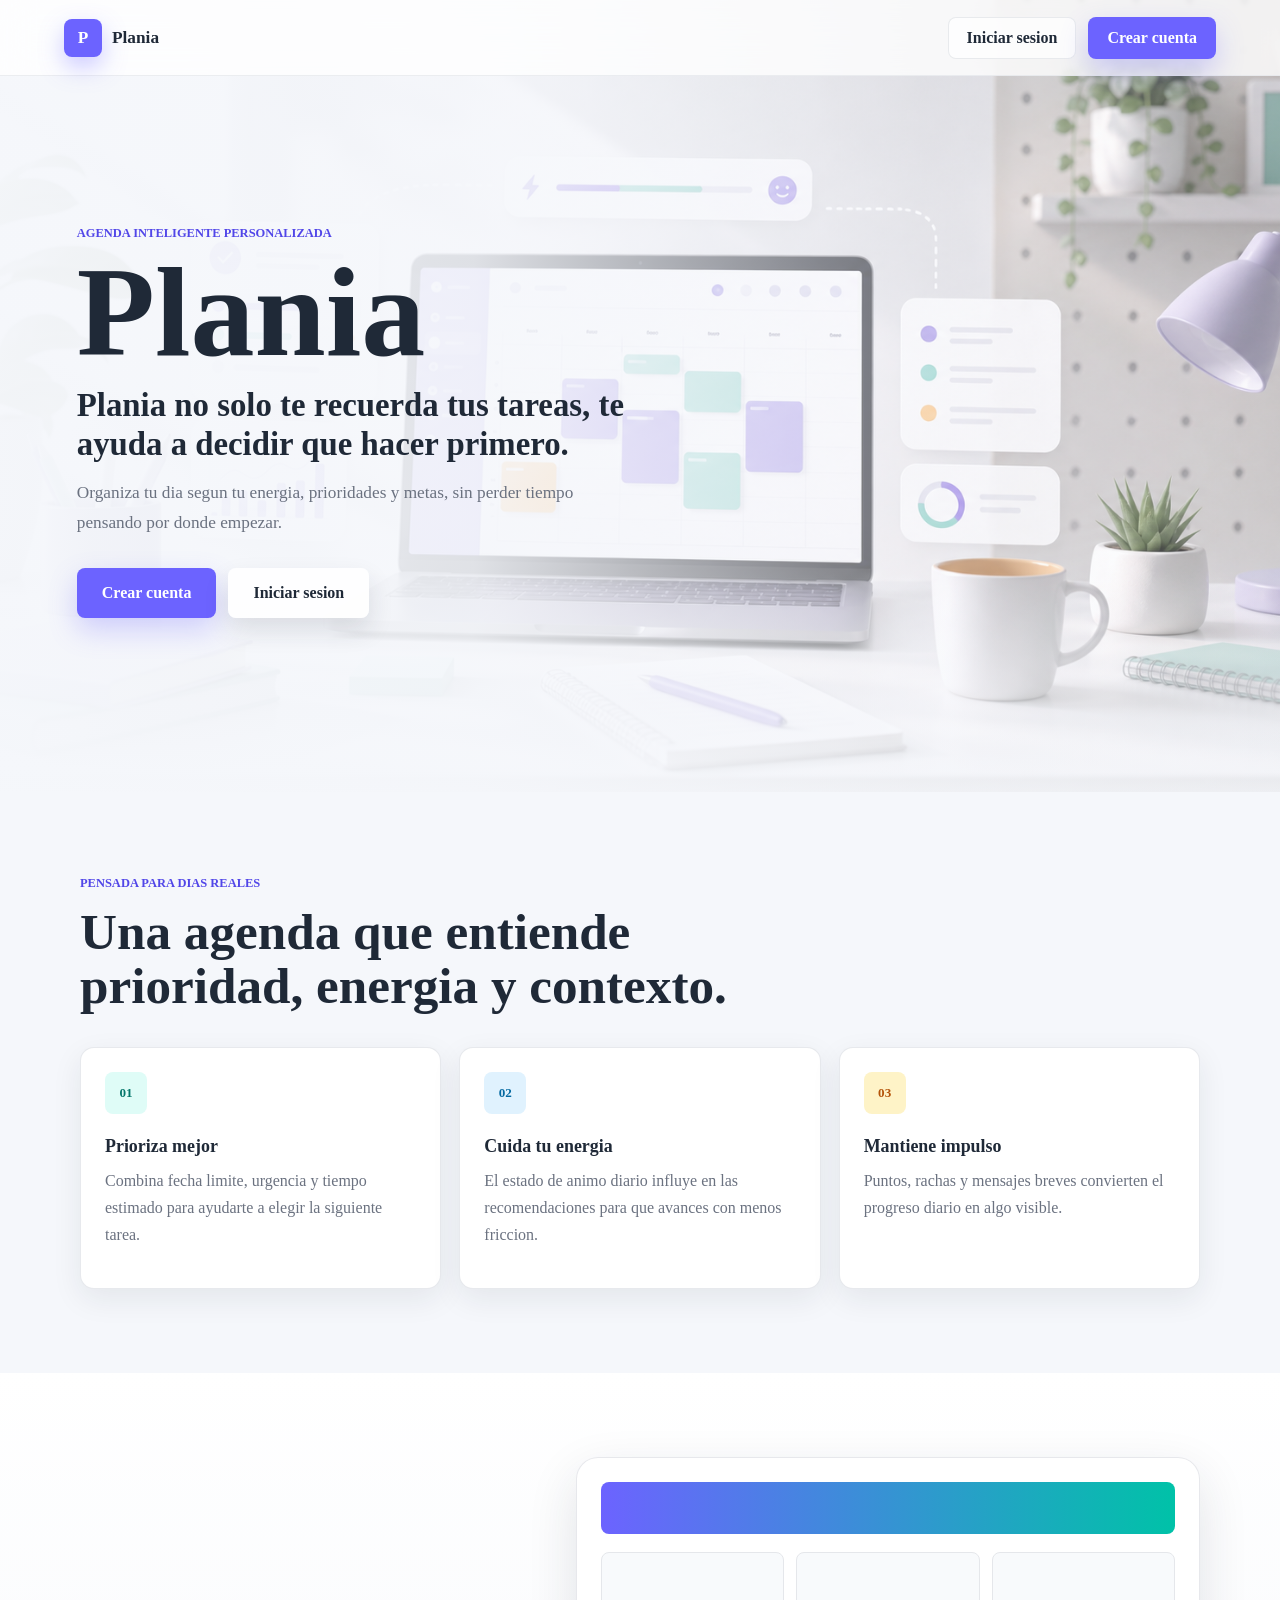
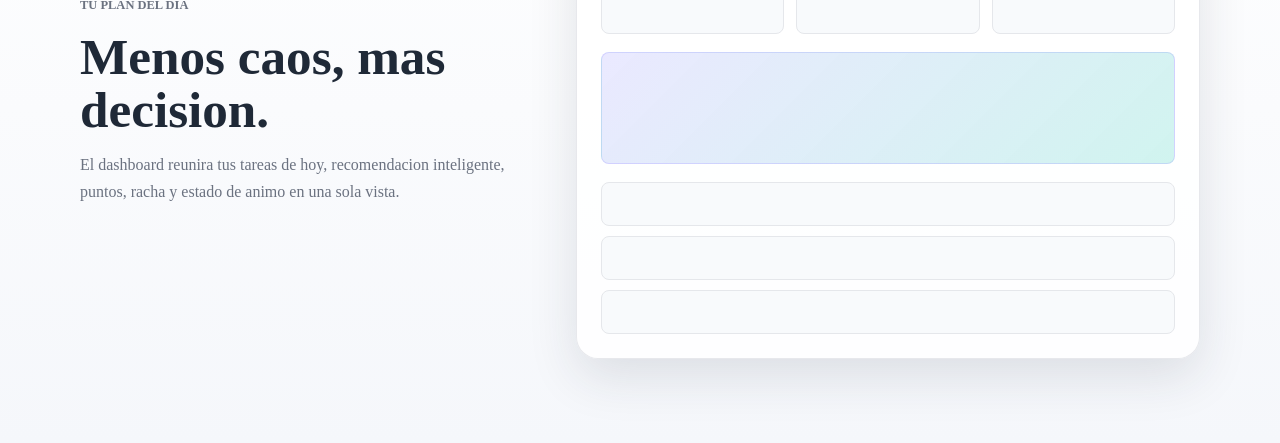
==== frontend/index.html @ 907b4d76 "Initial Plania full stack app" ====
<!DOCTYPE html>
<html lang="es">
<head>
    <meta charset="UTF-8">
    <meta name="viewport" content="width=device-width, initial-scale=1.0">
    <meta name="description" content="Plania es una agenda inteligente que te ayuda a decidir que hacer primero segun tu energia, prioridades y metas.">
    <title>Plania | Agenda inteligente</title>
    <link rel="preconnect" href="https://fonts.googleapis.com">
    <link rel="preconnect" href="https://fonts.gstatic.com" crossorigin>
    <link href="https://fonts.googleapis.com/css2?family=Inter:wght@400;500;600;700;800&display=swap" rel="stylesheet">
    <link rel="stylesheet" href="css/styles.css">
    <link rel="stylesheet" href="css/responsive.css">
</head>
<body>
    <header class="site-header">
        <a class="brand" href="index.html" aria-label="Ir al inicio de Plania">
            <span class="brand-mark">P</span>
            <span>Plania</span>
        </a>

        <nav class="header-actions" aria-label="Acciones principales">
            <a class="button button-ghost" href="login.html">Iniciar sesion</a>
            <a class="button button-primary" href="register.html">Crear cuenta</a>
        </nav>
    </header>

    <main>
        <section class="hero-section" aria-labelledby="hero-title">
            <img class="hero-image" src="assets/images/plania-hero.png" alt="Escritorio moderno con calendario inteligente, tarjetas de tareas e indicadores de energia.">
            <div class="hero-overlay"></div>

            <div class="hero-content">
                <p class="eyebrow">Agenda inteligente personalizada</p>
                <h1 id="hero-title">Plania</h1>
                <p class="hero-phrase">Plania no solo te recuerda tus tareas, te ayuda a decidir que hacer primero.</p>
                <p class="hero-copy">Organiza tu dia segun tu energia, prioridades y metas, sin perder tiempo pensando por donde empezar.</p>

                <div class="hero-actions">
                    <a class="button button-primary button-large" href="register.html">Crear cuenta</a>
                    <a class="button button-light button-large" href="login.html">Iniciar sesion</a>
                </div>
            </div>
        </section>

        <section class="feature-band" aria-label="Beneficios de Plania">
            <div class="section-shell">
                <div class="section-heading">
                    <p class="eyebrow">Pensada para dias reales</p>
                    <h2>Una agenda que entiende prioridad, energia y contexto.</h2>
                </div>

                <div class="feature-grid">
                    <article class="feature-card">
                        <span class="feature-icon">01</span>
                        <h3>Prioriza mejor</h3>
                        <p>Combina fecha limite, urgencia y tiempo estimado para ayudarte a elegir la siguiente tarea.</p>
                    </article>

                    <article class="feature-card">
                        <span class="feature-icon">02</span>
                        <h3>Cuida tu energia</h3>
                        <p>El estado de animo diario influye en las recomendaciones para que avances con menos friccion.</p>
                    </article>

                    <article class="feature-card">
                        <span class="feature-icon">03</span>
                        <h3>Mantiene impulso</h3>
                        <p>Puntos, rachas y mensajes breves convierten el progreso diario en algo visible.</p>
                    </article>
                </div>
            </div>
        </section>

        <section class="preview-band" aria-label="Vista general de la aplicacion">
            <div class="section-shell preview-layout">
                <div class="preview-copy">
                    <p class="eyebrow">Tu plan del dia</p>
                    <h2>Menos caos, mas decision.</h2>
                    <p>El dashboard reunira tus tareas de hoy, recomendacion inteligente, puntos, racha y estado de animo en una sola vista.</p>
                </div>

                <div class="app-preview" aria-hidden="true">
                    <div class="preview-topbar"></div>
                    <div class="preview-summary-row">
                        <span></span>
                        <span></span>
                        <span></span>
                    </div>
                    <div class="preview-recommendation"></div>
                    <div class="preview-task-list">
                        <span></span>
                        <span></span>
                        <span></span>
                    </div>
                </div>
            </div>
        </section>
    </main>
</body>
</html>
---- frontend/css/styles.css ----
:root {
    --color-primary: #6c63ff;
    --color-primary-strong: #5146e8;
    --color-secondary: #00c2a8;
    --color-secondary-soft: #dffcf7;
    --color-background: #f5f7fb;
    --color-surface: #ffffff;
    --color-text: #1f2937;
    --color-muted: #6b7280;
    --color-border: #e5e7eb;
    --color-warning: #f59e0b;
    --color-danger: #ef4444;
    --color-success: #22c55e;
    --color-blue-soft: #e0f2fe;
    --shadow-soft: 0 18px 50px rgba(31, 41, 55, 0.12);
    --shadow-card: 0 10px 30px rgba(31, 41, 55, 0.08);
    --radius-sm: 8px;
    --radius-md: 14px;
    --radius-lg: 22px;
    --container: 1120px;
    --font-main: "Inter", system-ui, -apple-system, BlinkMacSystemFont, "Segoe UI", sans-serif;
}

* {
    box-sizing: border-box;
}

html {
    scroll-behavior: smooth;
}

body {
    min-height: 100vh;
    margin: 0;
    font-family: var(--font-main);
    background: var(--color-background);
    color: var(--color-text);
}

body,
button,
input,
select,
textarea {
    font: inherit;
}

a {
    color: inherit;
    text-decoration: none;
}

img {
    display: block;
    max-width: 100%;
}

.site-header {
    position: fixed;
    z-index: 10;
    top: 0;
    left: 0;
    right: 0;
    display: flex;
    align-items: center;
    justify-content: space-between;
    height: 76px;
    padding: 0 clamp(20px, 5vw, 64px);
    background: rgba(255, 255, 255, 0.78);
    border-bottom: 1px solid rgba(229, 231, 235, 0.74);
    backdrop-filter: blur(18px);
}

.brand {
    display: inline-flex;
    align-items: center;
    gap: 10px;
    font-size: 1.08rem;
    font-weight: 800;
}

.brand-mark {
    display: grid;
    width: 38px;
    height: 38px;
    place-items: center;
    border-radius: var(--radius-sm);
    background: var(--color-primary);
    color: white;
    box-shadow: 0 10px 24px rgba(108, 99, 255, 0.34);
}

.header-actions,
.hero-actions {
    display: flex;
    align-items: center;
    gap: 12px;
}

.button {
    display: inline-flex;
    align-items: center;
    justify-content: center;
    min-height: 42px;
    padding: 0 18px;
    border: 1px solid transparent;
    border-radius: var(--radius-sm);
    font-weight: 700;
    line-height: 1;
    cursor: pointer;
    transition: transform 180ms ease, box-shadow 180ms ease, background-color 180ms ease, border-color 180ms ease;
}

.button:hover {
    transform: translateY(-1px);
}

.button-primary {
    background: var(--color-primary);
    color: white;
    box-shadow: 0 12px 28px rgba(108, 99, 255, 0.28);
}

.button-primary:hover {
    background: var(--color-primary-strong);
}

.button-ghost {
    background: rgba(255, 255, 255, 0.72);
    border-color: rgba(229, 231, 235, 0.86);
    color: var(--color-text);
}

.button-light {
    background: rgba(255, 255, 255, 0.92);
    color: var(--color-text);
    box-shadow: 0 12px 26px rgba(31, 41, 55, 0.12);
}

.button-large {
    min-height: 50px;
    padding: 0 24px;
}

.hero-section {
    position: relative;
    display: grid;
    min-height: 88svh;
    padding: 142px clamp(20px, 6vw, 84px) 90px;
    align-items: center;
    overflow: hidden;
}

.hero-image,
.hero-overlay {
    position: absolute;
    inset: 0;
    width: 100%;
    height: 100%;
}

.hero-image {
    object-fit: cover;
    object-position: center;
}

.hero-overlay {
    background:
        linear-gradient(90deg, rgba(245, 247, 251, 0.98) 0%, rgba(245, 247, 251, 0.9) 37%, rgba(245, 247, 251, 0.42) 72%, rgba(245, 247, 251, 0.22) 100%),
        linear-gradient(0deg, rgba(245, 247, 251, 0.88) 0%, rgba(245, 247, 251, 0) 28%);
}

.hero-content {
    position: relative;
    width: min(660px, 100%);
}

.eyebrow {
    margin: 0 0 14px;
    color: var(--color-primary-strong);
    font-size: 0.78rem;
    font-weight: 800;
    text-transform: uppercase;
}

h1,
h2,
h3,
p {
    margin-top: 0;
}

h1 {
    margin-bottom: 16px;
    font-size: clamp(4rem, 10vw, 8.2rem);
    line-height: 0.9;
    letter-spacing: 0;
}

h2 {
    margin-bottom: 14px;
    font-size: clamp(2rem, 4vw, 3.4rem);
    line-height: 1.05;
    letter-spacing: 0;
}

h3 {
    margin-bottom: 10px;
    font-size: 1.12rem;
}

.hero-phrase {
    max-width: 620px;
    margin-bottom: 14px;
    font-size: clamp(1.35rem, 3vw, 2.05rem);
    font-weight: 800;
    line-height: 1.18;
}

.hero-copy {
    max-width: 560px;
    margin-bottom: 30px;
    color: var(--color-muted);
    font-size: 1.08rem;
    line-height: 1.75;
}

.feature-band,
.preview-band {
    padding: 84px clamp(20px, 5vw, 64px);
}

.feature-band {
    background: var(--color-background);
}

.preview-band {
    background: linear-gradient(180deg, #ffffff 0%, #f5f7fb 100%);
}

.section-shell {
    width: min(var(--container), 100%);
    margin: 0 auto;
}

.section-heading {
    max-width: 720px;
    margin-bottom: 34px;
}

.section-heading h2,
.preview-copy h2 {
    color: var(--color-text);
}

.feature-grid {
    display: grid;
    grid-template-columns: repeat(3, minmax(0, 1fr));
    gap: 18px;
}

.feature-card {
    min-height: 210px;
    padding: 24px;
    border: 1px solid rgba(229, 231, 235, 0.9);
    border-radius: var(--radius-md);
    background: var(--color-surface);
    box-shadow: var(--shadow-card);
}

.feature-icon {
    display: inline-grid;
    width: 42px;
    height: 42px;
    margin-bottom: 22px;
    place-items: center;
    border-radius: var(--radius-sm);
    background: var(--color-secondary-soft);
    color: #04776b;
    font-size: 0.82rem;
    font-weight: 800;
}

.feature-card:nth-child(2) .feature-icon {
    background: var(--color-blue-soft);
    color: #0369a1;
}

.feature-card:nth-child(3) .feature-icon {
    background: #fef3c7;
    color: #b45309;
}

.feature-card p,
.preview-copy p {
    color: var(--color-muted);
    line-height: 1.7;
}

.preview-layout {
    display: grid;
    grid-template-columns: 0.85fr 1.15fr;
    gap: 34px;
    align-items: center;
}

.preview-copy {
    max-width: 460px;
}

.app-preview {
    position: relative;
    display: grid;
    gap: 18px;
    min-height: 380px;
    padding: 24px;
    border: 1px solid rgba(229, 231, 235, 0.92);
    border-radius: var(--radius-lg);
    background: rgba(255, 255, 255, 0.86);
    box-shadow: var(--shadow-soft);
}

.preview-topbar,
.preview-recommendation,
.preview-task-list span,
.preview-summary-row span {
    border-radius: var(--radius-sm);
}

.preview-topbar {
    height: 52px;
    background: linear-gradient(90deg, var(--color-primary), var(--color-secondary));
}

.preview-summary-row {
    display: grid;
    grid-template-columns: repeat(3, 1fr);
    gap: 12px;
}

.preview-summary-row span {
    height: 82px;
    background: #f8fafc;
    border: 1px solid var(--color-border);
}

.preview-recommendation {
    min-height: 112px;
    background: linear-gradient(135deg, rgba(108, 99, 255, 0.14), rgba(0, 194, 168, 0.18));
    border: 1px solid rgba(108, 99, 255, 0.18);
}

.preview-task-list {
    display: grid;
    gap: 10px;
}

.preview-task-list span {
    height: 44px;
    background: #f8fafc;
    border: 1px solid var(--color-border);
}

@media (prefers-reduced-motion: reduce) {
    *,
    *::before,
    *::after {
        scroll-behavior: auto !important;
        transition: none !important;
    }
}
---- frontend/css/responsive.css ----
@media (max-width: 900px) {
    .site-header {
        height: 70px;
        padding-inline: 20px;
    }

    .hero-section {
        min-height: 86svh;
        padding-top: 122px;
        padding-bottom: 70px;
    }

    .hero-overlay {
        background:
            linear-gradient(180deg, rgba(245, 247, 251, 0.96) 0%, rgba(245, 247, 251, 0.84) 46%, rgba(245, 247, 251, 0.7) 100%),
            linear-gradient(0deg, rgba(245, 247, 251, 0.94), rgba(245, 247, 251, 0));
    }

    .feature-grid,
    .preview-layout {
        grid-template-columns: 1fr;
    }

    .preview-copy {
        max-width: 720px;
    }
}

@media (max-width: 680px) {
    .header-actions .button-ghost {
        display: none;
    }

    .brand-mark {
        width: 34px;
        height: 34px;
    }

    .hero-section {
        min-height: 84svh;
        padding-inline: 18px;
    }

    .hero-actions {
        align-items: stretch;
        flex-direction: column;
        width: 100%;
        max-width: 320px;
    }

    .button-large {
        width: 100%;
    }

    .feature-band,
    .preview-band {
        padding: 62px 18px;
    }

    .feature-card {
        min-height: auto;
        padding: 20px;
    }

    .app-preview {
        min-height: 330px;
        padding: 16px;
        border-radius: 18px;
    }

    .preview-summary-row {
        grid-template-columns: 1fr;
    }

    .preview-summary-row span {
        height: 56px;
    }
}

@media (max-width: 420px) {
    .site-header {
        padding-inline: 14px;
    }

    .brand {
        font-size: 1rem;
    }

    .header-actions .button-primary {
        min-height: 38px;
        padding-inline: 14px;
        font-size: 0.92rem;
    }

    h1 {
        font-size: 3.4rem;
    }

    .hero-phrase {
        font-size: 1.22rem;
    }

    .hero-copy {
        font-size: 1rem;
    }
}
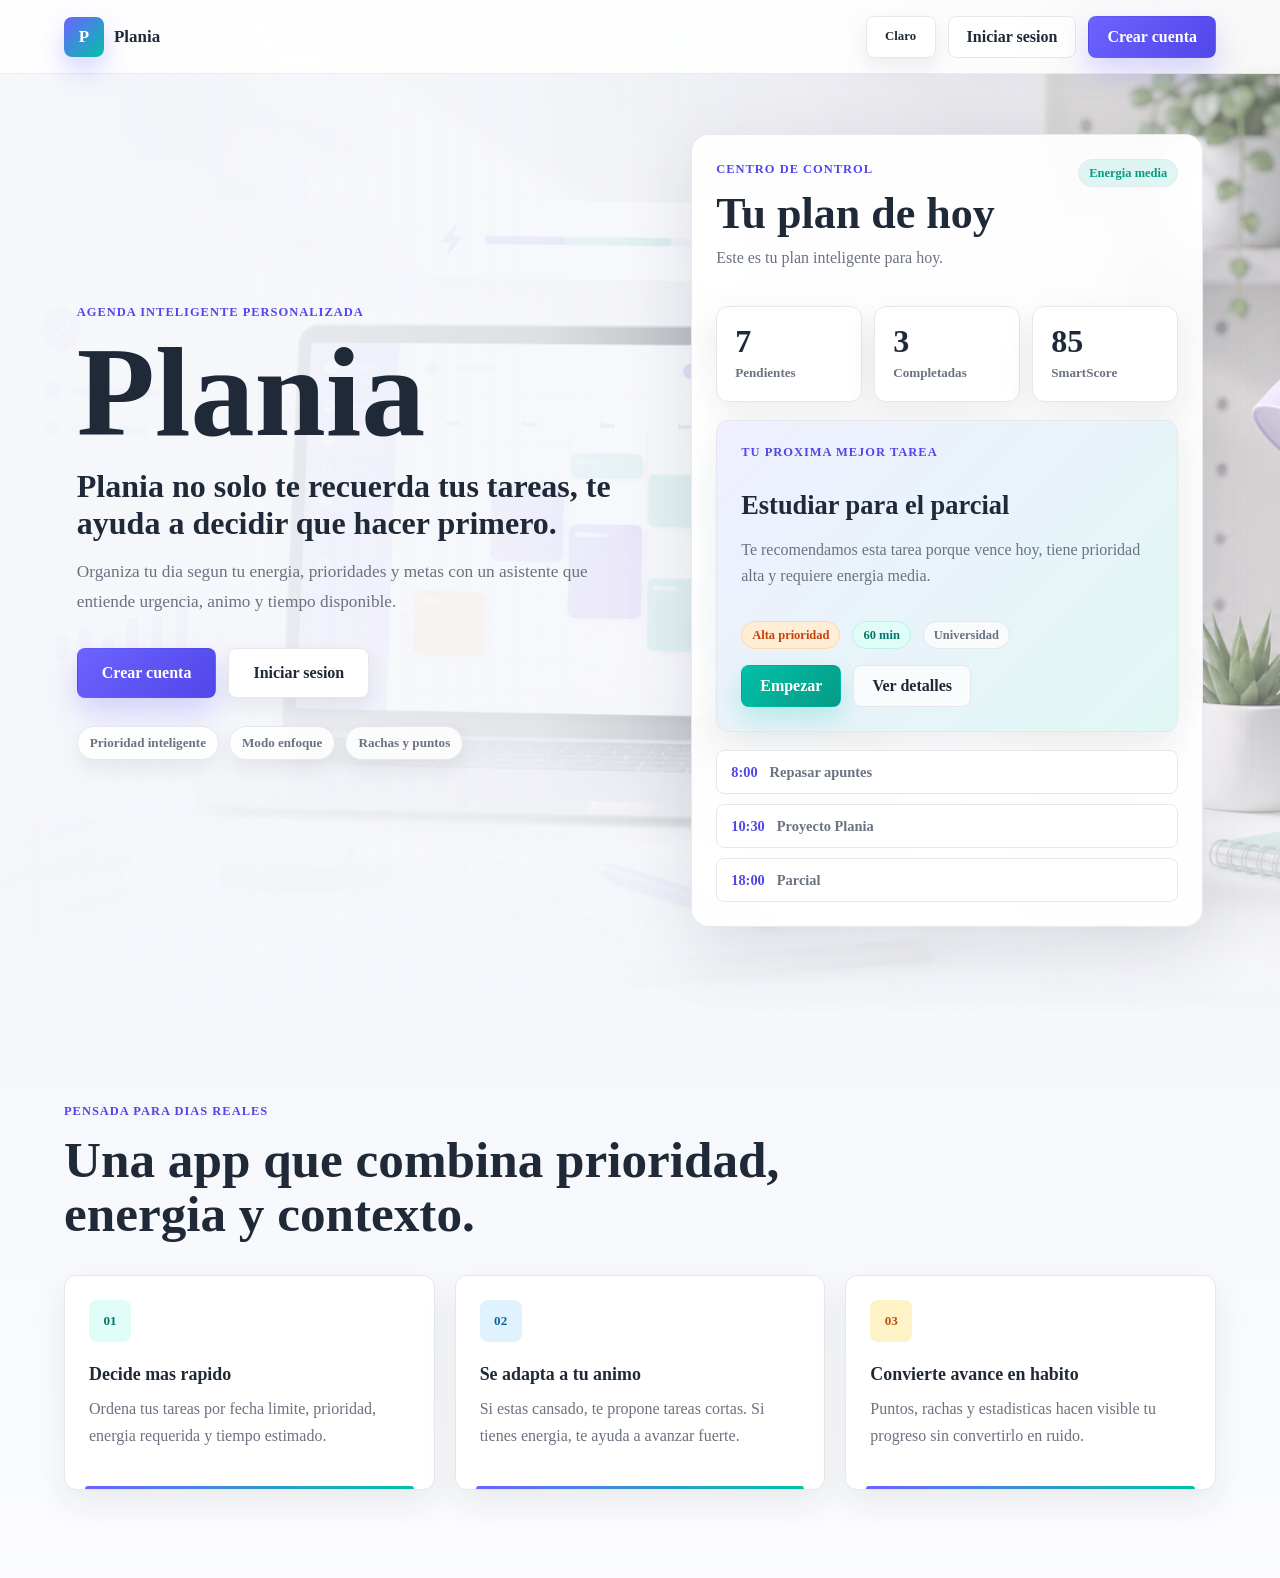
==== commit 7a15b56d: "Prepare Plania for deployment" ====
--- a/frontend/index.html
+++ b/frontend/index.html
@@ -7,11 +7,11 @@
     <title>Plania | Agenda inteligente</title>
     <link rel="preconnect" href="https://fonts.googleapis.com">
     <link rel="preconnect" href="https://fonts.gstatic.com" crossorigin>
-    <link href="https://fonts.googleapis.com/css2?family=Inter:wght@400;500;600;700;800&display=swap" rel="stylesheet">
-    <link rel="stylesheet" href="css/styles.css">
-    <link rel="stylesheet" href="css/responsive.css">
+    <link href="https://fonts.googleapis.com/css2?family=Inter:wght@400;500;600;700;800;900&display=swap" rel="stylesheet">
+    <link rel="stylesheet" href="css/styles.css?v=20260611-fix2">
+    <link rel="stylesheet" href="css/responsive.css?v=20260611-fix2">
 </head>
-<body>
+<body class="landing-page">
     <header class="site-header">
         <a class="brand" href="index.html" aria-label="Ir al inicio de Plania">
             <span class="brand-mark">P</span>
@@ -19,26 +19,76 @@
         </a>
 
         <nav class="header-actions" aria-label="Acciones principales">
+            <button class="theme-toggle" type="button" data-theme-toggle aria-label="Cambiar tema">
+                <span data-theme-icon>Tema</span>
+            </button>
             <a class="button button-ghost" href="login.html">Iniciar sesion</a>
             <a class="button button-primary" href="register.html">Crear cuenta</a>
         </nav>
     </header>
 
     <main>
-        <section class="hero-section" aria-labelledby="hero-title">
-            <img class="hero-image" src="assets/images/plania-hero.png" alt="Escritorio moderno con calendario inteligente, tarjetas de tareas e indicadores de energia.">
-            <div class="hero-overlay"></div>
+        <section class="hero-section landing-hero" aria-labelledby="hero-title">
+            <img class="hero-bg" src="assets/images/plania-hero.png" alt="">
+            <div class="hero-scrim"></div>
+            <div class="hero-grid">
+                <div class="hero-content">
+                    <p class="eyebrow">Agenda inteligente personalizada</p>
+                    <h1 id="hero-title">Plania</h1>
+                    <p class="hero-phrase">Plania no solo te recuerda tus tareas, te ayuda a decidir que hacer primero.</p>
+                    <p class="hero-copy">Organiza tu dia segun tu energia, prioridades y metas con un asistente que entiende urgencia, animo y tiempo disponible.</p>
 
-            <div class="hero-content">
-                <p class="eyebrow">Agenda inteligente personalizada</p>
-                <h1 id="hero-title">Plania</h1>
-                <p class="hero-phrase">Plania no solo te recuerda tus tareas, te ayuda a decidir que hacer primero.</p>
-                <p class="hero-copy">Organiza tu dia segun tu energia, prioridades y metas, sin perder tiempo pensando por donde empezar.</p>
+                    <div class="hero-actions">
+                        <a class="button button-primary button-large" href="register.html">Crear cuenta</a>
+                        <a class="button button-light button-large" href="login.html">Iniciar sesion</a>
+                    </div>
 
-                <div class="hero-actions">
-                    <a class="button button-primary button-large" href="register.html">Crear cuenta</a>
-                    <a class="button button-light button-large" href="login.html">Iniciar sesion</a>
+                    <div class="hero-proof" aria-label="Indicadores de Plania">
+                        <span>Prioridad inteligente</span>
+                        <span>Modo enfoque</span>
+                        <span>Rachas y puntos</span>
+                    </div>
                 </div>
+
+                <section class="assistant-preview" aria-label="Vista previa de Plania">
+                    <div class="preview-panel">
+                        <div class="preview-header">
+                            <div>
+                                <span class="eyebrow">Centro de control</span>
+                                <h2>Tu plan de hoy</h2>
+                                <p>Este es tu plan inteligente para hoy.</p>
+                            </div>
+                            <span class="mood-pill">Energia media</span>
+                        </div>
+
+                        <div class="summary-row">
+                            <article><strong>7</strong><span>Pendientes</span></article>
+                            <article><strong>3</strong><span>Completadas</span></article>
+                            <article><strong>85</strong><span>SmartScore</span></article>
+                        </div>
+
+                        <article class="best-task-card">
+                            <span class="card-kicker">Tu proxima mejor tarea</span>
+                            <h3>Estudiar para el parcial</h3>
+                            <p>Te recomendamos esta tarea porque vence hoy, tiene prioridad alta y requiere energia media.</p>
+                            <div class="metadata-row">
+                                <span class="badge badge-priority-high">Alta prioridad</span>
+                                <span class="badge badge-energy">60 min</span>
+                                <span class="badge">Universidad</span>
+                            </div>
+                            <div class="card-actions">
+                                <a class="button button-secondary" href="login.html">Empezar</a>
+                                <a class="button button-ghost" href="login.html">Ver detalles</a>
+                            </div>
+                        </article>
+
+                        <div class="timeline-preview" aria-hidden="true">
+                            <span><strong>8:00</strong> Repasar apuntes</span>
+                            <span><strong>10:30</strong> Proyecto Plania</span>
+                            <span><strong>18:00</strong> Parcial</span>
+                        </div>
+                    </div>
+                </section>
             </div>
         </section>
 
@@ -46,55 +96,38 @@
             <div class="section-shell">
                 <div class="section-heading">
                     <p class="eyebrow">Pensada para dias reales</p>
-                    <h2>Una agenda que entiende prioridad, energia y contexto.</h2>
+                    <h2>Una app que combina prioridad, energia y contexto.</h2>
                 </div>
 
                 <div class="feature-grid">
                     <article class="feature-card">
                         <span class="feature-icon">01</span>
-                        <h3>Prioriza mejor</h3>
-                        <p>Combina fecha limite, urgencia y tiempo estimado para ayudarte a elegir la siguiente tarea.</p>
+                        <h3>Decide mas rapido</h3>
+                        <p>Ordena tus tareas por fecha limite, prioridad, energia requerida y tiempo estimado.</p>
                     </article>
-
                     <article class="feature-card">
                         <span class="feature-icon">02</span>
-                        <h3>Cuida tu energia</h3>
-                        <p>El estado de animo diario influye en las recomendaciones para que avances con menos friccion.</p>
+                        <h3>Se adapta a tu animo</h3>
+                        <p>Si estas cansado, te propone tareas cortas. Si tienes energia, te ayuda a avanzar fuerte.</p>
                     </article>
-
                     <article class="feature-card">
                         <span class="feature-icon">03</span>
-                        <h3>Mantiene impulso</h3>
-                        <p>Puntos, rachas y mensajes breves convierten el progreso diario en algo visible.</p>
+                        <h3>Convierte avance en habito</h3>
+                        <p>Puntos, rachas y estadisticas hacen visible tu progreso sin convertirlo en ruido.</p>
                     </article>
                 </div>
             </div>
         </section>
+    </main>
 
-        <section class="preview-band" aria-label="Vista general de la aplicacion">
-            <div class="section-shell preview-layout">
-                <div class="preview-copy">
-                    <p class="eyebrow">Tu plan del dia</p>
-                    <h2>Menos caos, mas decision.</h2>
-                    <p>El dashboard reunira tus tareas de hoy, recomendacion inteligente, puntos, racha y estado de animo en una sola vista.</p>
-                </div>
+    <nav class="mobile-bottom-nav" aria-label="Navegacion movil de ejemplo">
+        <a class="active" href="index.html">Inicio</a>
+        <a href="login.html">Tareas</a>
+        <a class="create-action" href="register.html" aria-label="Crear cuenta">+</a>
+        <a href="login.html">Stats</a>
+        <a href="login.html">Perfil</a>
+    </nav>
 
-                <div class="app-preview" aria-hidden="true">
-                    <div class="preview-topbar"></div>
-                    <div class="preview-summary-row">
-                        <span></span>
-                        <span></span>
-                        <span></span>
-                    </div>
-                    <div class="preview-recommendation"></div>
-                    <div class="preview-task-list">
-                        <span></span>
-                        <span></span>
-                        <span></span>
-                    </div>
-                </div>
-            </div>
-        </section>
-    </main>
+    <script src="js/theme.js?v=20260611-fix2"></script>
 </body>
 </html>
--- a/frontend/css/styles.css
+++ b/frontend/css/styles.css
@@ -2,23 +2,37 @@
     --color-primary: #6c63ff;
     --color-primary-strong: #5146e8;
     --color-secondary: #00c2a8;
-    --color-secondary-soft: #dffcf7;
+    --color-secondary-strong: #079986;
     --color-background: #f5f7fb;
     --color-surface: #ffffff;
+    --color-surface-soft: #f8fafc;
     --color-text: #1f2937;
     --color-muted: #6b7280;
     --color-border: #e5e7eb;
     --color-warning: #f59e0b;
     --color-danger: #ef4444;
     --color-success: #22c55e;
-    --color-blue-soft: #e0f2fe;
-    --shadow-soft: 0 18px 50px rgba(31, 41, 55, 0.12);
-    --shadow-card: 0 10px 30px rgba(31, 41, 55, 0.08);
+    --color-info: #0ea5e9;
+    --shadow-soft: 0 24px 70px rgba(31, 41, 55, 0.12);
+    --shadow-card: 0 14px 34px rgba(31, 41, 55, 0.08);
+    --shadow-tight: 0 8px 20px rgba(31, 41, 55, 0.08);
     --radius-sm: 8px;
-    --radius-md: 14px;
-    --radius-lg: 22px;
-    --container: 1120px;
+    --radius-md: 12px;
+    --radius-lg: 18px;
+    --container: 1160px;
     --font-main: "Inter", system-ui, -apple-system, BlinkMacSystemFont, "Segoe UI", sans-serif;
+}
+
+[data-theme="dark"] {
+    --color-background: #0f172a;
+    --color-surface: #162033;
+    --color-surface-soft: #111827;
+    --color-text: #f8fafc;
+    --color-muted: #a8b3c7;
+    --color-border: #273449;
+    --shadow-soft: 0 24px 70px rgba(0, 0, 0, 0.34);
+    --shadow-card: 0 14px 34px rgba(0, 0, 0, 0.24);
+    --shadow-tight: 0 8px 20px rgba(0, 0, 0, 0.22);
 }
 
 * {
@@ -32,9 +46,11 @@
 body {
     min-height: 100vh;
     margin: 0;
+    overflow-x: hidden;
     font-family: var(--font-main);
     background: var(--color-background);
     color: var(--color-text);
+    text-rendering: optimizeLegibility;
 }
 
 body,
@@ -55,134 +71,6 @@
     max-width: 100%;
 }
 
-.site-header {
-    position: fixed;
-    z-index: 10;
-    top: 0;
-    left: 0;
-    right: 0;
-    display: flex;
-    align-items: center;
-    justify-content: space-between;
-    height: 76px;
-    padding: 0 clamp(20px, 5vw, 64px);
-    background: rgba(255, 255, 255, 0.78);
-    border-bottom: 1px solid rgba(229, 231, 235, 0.74);
-    backdrop-filter: blur(18px);
-}
-
-.brand {
-    display: inline-flex;
-    align-items: center;
-    gap: 10px;
-    font-size: 1.08rem;
-    font-weight: 800;
-}
-
-.brand-mark {
-    display: grid;
-    width: 38px;
-    height: 38px;
-    place-items: center;
-    border-radius: var(--radius-sm);
-    background: var(--color-primary);
-    color: white;
-    box-shadow: 0 10px 24px rgba(108, 99, 255, 0.34);
-}
-
-.header-actions,
-.hero-actions {
-    display: flex;
-    align-items: center;
-    gap: 12px;
-}
-
-.button {
-    display: inline-flex;
-    align-items: center;
-    justify-content: center;
-    min-height: 42px;
-    padding: 0 18px;
-    border: 1px solid transparent;
-    border-radius: var(--radius-sm);
-    font-weight: 700;
-    line-height: 1;
-    cursor: pointer;
-    transition: transform 180ms ease, box-shadow 180ms ease, background-color 180ms ease, border-color 180ms ease;
-}
-
-.button:hover {
-    transform: translateY(-1px);
-}
-
-.button-primary {
-    background: var(--color-primary);
-    color: white;
-    box-shadow: 0 12px 28px rgba(108, 99, 255, 0.28);
-}
-
-.button-primary:hover {
-    background: var(--color-primary-strong);
-}
-
-.button-ghost {
-    background: rgba(255, 255, 255, 0.72);
-    border-color: rgba(229, 231, 235, 0.86);
-    color: var(--color-text);
-}
-
-.button-light {
-    background: rgba(255, 255, 255, 0.92);
-    color: var(--color-text);
-    box-shadow: 0 12px 26px rgba(31, 41, 55, 0.12);
-}
-
-.button-large {
-    min-height: 50px;
-    padding: 0 24px;
-}
-
-.hero-section {
-    position: relative;
-    display: grid;
-    min-height: 88svh;
-    padding: 142px clamp(20px, 6vw, 84px) 90px;
-    align-items: center;
-    overflow: hidden;
-}
-
-.hero-image,
-.hero-overlay {
-    position: absolute;
-    inset: 0;
-    width: 100%;
-    height: 100%;
-}
-
-.hero-image {
-    object-fit: cover;
-    object-position: center;
-}
-
-.hero-overlay {
-    background:
-        linear-gradient(90deg, rgba(245, 247, 251, 0.98) 0%, rgba(245, 247, 251, 0.9) 37%, rgba(245, 247, 251, 0.42) 72%, rgba(245, 247, 251, 0.22) 100%),
-        linear-gradient(0deg, rgba(245, 247, 251, 0.88) 0%, rgba(245, 247, 251, 0) 28%);
-}
-
-.hero-content {
-    position: relative;
-    width: min(660px, 100%);
-}
-
-.eyebrow {
-    margin: 0 0 14px;
-    color: var(--color-primary-strong);
-    font-size: 0.78rem;
-    font-weight: 800;
-    text-transform: uppercase;
-}
-
 h1,
 h2,
 h3,
@@ -192,14 +80,14 @@
 
 h1 {
     margin-bottom: 16px;
-    font-size: clamp(4rem, 10vw, 8.2rem);
-    line-height: 0.9;
+    font-size: clamp(4rem, 10vw, 8rem);
+    line-height: 0.92;
     letter-spacing: 0;
 }
 
 h2 {
     margin-bottom: 14px;
-    font-size: clamp(2rem, 4vw, 3.4rem);
+    font-size: clamp(2rem, 4vw, 3.25rem);
     line-height: 1.05;
     letter-spacing: 0;
 }
@@ -209,11 +97,204 @@
     font-size: 1.12rem;
 }
 
+.site-header {
+    position: fixed;
+    z-index: 30;
+    top: 0;
+    left: 0;
+    right: 0;
+    display: flex;
+    align-items: center;
+    justify-content: space-between;
+    height: 74px;
+    padding: 0 clamp(20px, 5vw, 64px);
+    background: rgba(255, 255, 255, 0.88);
+    border-bottom: 1px solid rgba(229, 231, 235, 0.82);
+    backdrop-filter: blur(22px) saturate(145%);
+    -webkit-backdrop-filter: blur(22px) saturate(145%);
+}
+
+[data-theme="dark"] .site-header {
+    background: rgba(22, 32, 51, 0.9);
+    border-bottom-color: rgba(39, 52, 73, 0.9);
+}
+
+.brand,
+.preview-brand {
+    display: inline-flex;
+    align-items: center;
+    gap: 10px;
+    font-size: 1.06rem;
+    font-weight: 900;
+    letter-spacing: 0;
+}
+
+.brand-mark {
+    display: grid;
+    width: 40px;
+    height: 40px;
+    place-items: center;
+    border-radius: var(--radius-sm);
+    background: linear-gradient(135deg, var(--color-primary), var(--color-secondary));
+    color: white;
+    box-shadow: 0 12px 26px rgba(108, 99, 255, 0.28);
+}
+
+.header-actions,
+.hero-actions,
+.card-actions,
+.metadata-row {
+    display: flex;
+    align-items: center;
+    flex-wrap: wrap;
+    gap: 12px;
+}
+
+.button,
+.theme-toggle {
+    display: inline-flex;
+    align-items: center;
+    justify-content: center;
+    min-height: 42px;
+    border: 1px solid transparent;
+    border-radius: var(--radius-sm);
+    font-weight: 800;
+    line-height: 1;
+    cursor: pointer;
+    transition: transform 180ms ease, box-shadow 180ms ease, background-color 180ms ease, border-color 180ms ease;
+}
+
+.button {
+    padding: 0 18px;
+}
+
+.theme-toggle {
+    min-width: 70px;
+    padding: 0 12px;
+    background: var(--color-surface);
+    border-color: var(--color-border);
+    color: var(--color-text);
+    box-shadow: var(--shadow-tight);
+    font-size: 0.8rem;
+}
+
+.button:focus-visible,
+.theme-toggle:focus-visible,
+.mobile-bottom-nav a:focus-visible,
+.preview-nav:focus-visible {
+    outline: 3px solid rgba(108, 99, 255, 0.32);
+    outline-offset: 2px;
+}
+
+.button:hover,
+.theme-toggle:hover {
+    transform: translateY(-1px);
+}
+
+.button-primary {
+    background: linear-gradient(135deg, var(--color-primary), var(--color-primary-strong));
+    color: white;
+    box-shadow: 0 14px 30px rgba(108, 99, 255, 0.26);
+}
+
+.button-secondary {
+    background: linear-gradient(135deg, var(--color-secondary), var(--color-secondary-strong));
+    color: white;
+    box-shadow: 0 12px 26px rgba(0, 194, 168, 0.22);
+}
+
+.button-ghost {
+    background: rgba(255, 255, 255, 0.76);
+    border-color: var(--color-border);
+    color: var(--color-text);
+}
+
+[data-theme="dark"] .button-ghost {
+    background: rgba(22, 32, 51, 0.78);
+}
+
+.button-light {
+    background: var(--color-surface);
+    border-color: var(--color-border);
+    color: var(--color-text);
+    box-shadow: var(--shadow-tight);
+}
+
+.button-large {
+    min-height: 50px;
+    padding: 0 24px;
+}
+
+.hero-section {
+    position: relative;
+    min-height: 92svh;
+    padding: 134px clamp(20px, 6vw, 84px) 86px;
+    overflow: hidden;
+}
+
+.hero-bg,
+.hero-scrim {
+    position: absolute;
+    inset: 0;
+    width: 100%;
+    height: 100%;
+}
+
+.hero-bg {
+    object-fit: cover;
+    object-position: 58% center;
+    filter: saturate(1.05) contrast(1.04);
+}
+
+.hero-scrim {
+    background:
+        linear-gradient(90deg, rgba(245, 247, 251, 0.98) 0%, rgba(245, 247, 251, 0.9) 42%, rgba(245, 247, 251, 0.58) 72%, rgba(245, 247, 251, 0.34) 100%),
+        linear-gradient(0deg, var(--color-background) 0%, rgba(245, 247, 251, 0) 34%);
+}
+
+[data-theme="dark"] .hero-scrim {
+    background:
+        linear-gradient(90deg, rgba(15, 23, 42, 0.98) 0%, rgba(15, 23, 42, 0.9) 44%, rgba(15, 23, 42, 0.68) 76%, rgba(15, 23, 42, 0.48) 100%),
+        linear-gradient(0deg, var(--color-background) 0%, rgba(15, 23, 42, 0) 34%);
+}
+
+.hero-grid {
+    position: relative;
+    display: grid;
+    width: min(var(--container), 100%);
+    margin: 0 auto;
+    grid-template-columns: minmax(0, 0.95fr) minmax(390px, 0.9fr);
+    gap: clamp(32px, 6vw, 74px);
+    align-items: center;
+}
+
+.hero-content {
+    position: relative;
+    width: min(660px, 100%);
+}
+
+.eyebrow,
+.card-kicker {
+    display: inline-flex;
+    margin: 0 0 14px;
+    color: var(--color-primary-strong);
+    font-size: 0.78rem;
+    font-weight: 900;
+    text-transform: uppercase;
+    letter-spacing: 0.08em;
+}
+
+[data-theme="dark"] .eyebrow,
+[data-theme="dark"] .card-kicker {
+    color: #bcb8ff;
+}
+
 .hero-phrase {
     max-width: 620px;
     margin-bottom: 14px;
-    font-size: clamp(1.35rem, 3vw, 2.05rem);
-    font-weight: 800;
+    color: var(--color-text);
+    font-size: clamp(1.34rem, 3vw, 2rem);
+    font-weight: 900;
     line-height: 1.18;
 }
 
@@ -225,17 +306,179 @@
     line-height: 1.75;
 }
 
-.feature-band,
-.preview-band {
-    padding: 84px clamp(20px, 5vw, 64px);
+.hero-proof {
+    display: flex;
+    flex-wrap: wrap;
+    gap: 10px;
+    margin-top: 28px;
+}
+
+.hero-proof span {
+    display: inline-flex;
+    min-height: 34px;
+    align-items: center;
+    padding: 0 12px;
+    border: 1px solid var(--color-border);
+    border-radius: 999px;
+    background: rgba(255, 255, 255, 0.84);
+    color: var(--color-muted);
+    font-size: 0.82rem;
+    font-weight: 800;
+    box-shadow: var(--shadow-tight);
+}
+
+[data-theme="dark"] .hero-proof span {
+    background: rgba(22, 32, 51, 0.84);
+}
+
+.assistant-preview {
+    display: grid;
+    min-height: 520px;
+    overflow: hidden;
+    border: 1px solid rgba(229, 231, 235, 0.9);
+    border-radius: var(--radius-lg);
+    background: rgba(255, 255, 255, 0.92);
+    box-shadow: var(--shadow-soft);
+    backdrop-filter: blur(18px);
+}
+
+[data-theme="dark"] .assistant-preview {
+    border-color: rgba(39, 52, 73, 0.9);
+    background: rgba(22, 32, 51, 0.92);
+}
+
+.preview-panel {
+    display: grid;
+    gap: 18px;
+    padding: 24px;
+}
+
+.preview-header {
+    display: flex;
+    align-items: flex-start;
+    justify-content: space-between;
+    gap: 18px;
+}
+
+.preview-header h2 {
+    margin-bottom: 8px;
+    font-size: clamp(1.8rem, 4vw, 2.75rem);
+}
+
+.preview-header p,
+.best-task-card p {
+    color: var(--color-muted);
+    line-height: 1.65;
+}
+
+.mood-pill,
+.badge {
+    display: inline-flex;
+    align-items: center;
+    min-height: 28px;
+    padding: 0 10px;
+    border: 1px solid var(--color-border);
+    border-radius: 999px;
+    background: var(--color-surface-soft);
+    color: var(--color-muted);
+    font-size: 0.78rem;
+    font-weight: 900;
+}
+
+.mood-pill {
+    background: rgba(0, 194, 168, 0.12);
+    color: var(--color-secondary-strong);
+}
+
+.summary-row {
+    display: grid;
+    grid-template-columns: repeat(3, minmax(0, 1fr));
+    gap: 12px;
+}
+
+.summary-row article,
+.feature-card,
+.best-task-card {
+    border: 1px solid var(--color-border);
+    border-radius: var(--radius-md);
+    background: var(--color-surface);
+    box-shadow: var(--shadow-card);
+}
+
+.timeline-preview {
+    display: grid;
+    gap: 10px;
+}
+
+.timeline-preview span {
+    display: flex;
+    gap: 12px;
+    align-items: center;
+    min-height: 44px;
+    padding: 0 14px;
+    border: 1px solid var(--color-border);
+    border-radius: var(--radius-sm);
+    background: var(--color-surface);
+    color: var(--color-muted);
+    font-size: 0.9rem;
+    font-weight: 700;
+}
+
+.timeline-preview strong {
+    color: var(--color-primary-strong);
+}
+
+.summary-row article {
+    display: grid;
+    gap: 6px;
+    min-height: 96px;
+    padding: 18px;
+}
+
+.summary-row strong {
+    font-size: 2rem;
+    line-height: 1;
+}
+
+.summary-row span {
+    color: var(--color-muted);
+    font-size: 0.82rem;
+    font-weight: 800;
+}
+
+.best-task-card {
+    display: grid;
+    gap: 16px;
+    padding: 24px;
+    background:
+        linear-gradient(135deg, rgba(108, 99, 255, 0.1), rgba(0, 194, 168, 0.12)),
+        var(--color-surface);
+}
+
+.best-task-card h3 {
+    margin-bottom: 0;
+    font-size: 1.65rem;
+}
+
+.badge-priority-high {
+    background: #ffedd5;
+    border-color: #fed7aa;
+    color: #c2410c;
+}
+
+.badge-energy {
+    background: #dffcf7;
+    border-color: #b7f4ea;
+    color: #04776b;
 }
 
 .feature-band {
-    background: var(--color-background);
-}
-
-.preview-band {
-    background: linear-gradient(180deg, #ffffff 0%, #f5f7fb 100%);
+    padding: 88px clamp(20px, 5vw, 64px);
+    background: linear-gradient(180deg, transparent 0%, rgba(255, 255, 255, 0.66) 100%);
+}
+
+[data-theme="dark"] .feature-band {
+    background: linear-gradient(180deg, transparent 0%, rgba(22, 32, 51, 0.66) 100%);
 }
 
 .section-shell {
@@ -248,24 +491,32 @@
     margin-bottom: 34px;
 }
 
-.section-heading h2,
-.preview-copy h2 {
-    color: var(--color-text);
-}
-
 .feature-grid {
     display: grid;
     grid-template-columns: repeat(3, minmax(0, 1fr));
-    gap: 18px;
+    gap: 20px;
 }
 
 .feature-card {
-    min-height: 210px;
+    position: relative;
+    min-height: 214px;
     padding: 24px;
-    border: 1px solid rgba(229, 231, 235, 0.9);
-    border-radius: var(--radius-md);
-    background: var(--color-surface);
-    box-shadow: var(--shadow-card);
+    overflow: hidden;
+    transition: transform 180ms ease, border-color 180ms ease, box-shadow 180ms ease;
+}
+
+.feature-card::after {
+    position: absolute;
+    inset: auto 20px 0 20px;
+    height: 3px;
+    content: "";
+    background: linear-gradient(90deg, var(--color-primary), var(--color-secondary));
+    border-radius: 999px 999px 0 0;
+}
+
+.feature-card:hover {
+    transform: translateY(-3px);
+    box-shadow: var(--shadow-soft);
 }
 
 .feature-icon {
@@ -275,14 +526,14 @@
     margin-bottom: 22px;
     place-items: center;
     border-radius: var(--radius-sm);
-    background: var(--color-secondary-soft);
+    background: #dffcf7;
     color: #04776b;
     font-size: 0.82rem;
-    font-weight: 800;
+    font-weight: 900;
 }
 
 .feature-card:nth-child(2) .feature-icon {
-    background: var(--color-blue-soft);
+    background: #e0f2fe;
     color: #0369a1;
 }
 
@@ -291,74 +542,58 @@
     color: #b45309;
 }
 
-.feature-card p,
-.preview-copy p {
+.feature-card p {
     color: var(--color-muted);
     line-height: 1.7;
 }
 
-.preview-layout {
-    display: grid;
-    grid-template-columns: 0.85fr 1.15fr;
-    gap: 34px;
-    align-items: center;
-}
-
-.preview-copy {
-    max-width: 460px;
-}
-
-.app-preview {
-    position: relative;
-    display: grid;
-    gap: 18px;
-    min-height: 380px;
-    padding: 24px;
-    border: 1px solid rgba(229, 231, 235, 0.92);
-    border-radius: var(--radius-lg);
-    background: rgba(255, 255, 255, 0.86);
+.mobile-bottom-nav {
+    position: fixed;
+    z-index: 35;
+    right: 12px;
+    bottom: 12px;
+    left: 12px;
+    display: none;
+    grid-template-columns: repeat(5, 1fr);
+    gap: 6px;
+    padding: 8px;
+    border: 1px solid var(--color-border);
+    border-radius: 18px;
+    background: rgba(255, 255, 255, 0.94);
     box-shadow: var(--shadow-soft);
-}
-
-.preview-topbar,
-.preview-recommendation,
-.preview-task-list span,
-.preview-summary-row span {
+    backdrop-filter: blur(18px) saturate(145%);
+    padding-bottom: max(8px, env(safe-area-inset-bottom));
+}
+
+[data-theme="dark"] .mobile-bottom-nav {
+    background: rgba(22, 32, 51, 0.94);
+}
+
+.mobile-bottom-nav a {
+    display: grid;
+    min-height: 42px;
+    place-items: center;
     border-radius: var(--radius-sm);
-}
-
-.preview-topbar {
-    height: 52px;
-    background: linear-gradient(90deg, var(--color-primary), var(--color-secondary));
-}
-
-.preview-summary-row {
-    display: grid;
-    grid-template-columns: repeat(3, 1fr);
-    gap: 12px;
-}
-
-.preview-summary-row span {
-    height: 82px;
-    background: #f8fafc;
-    border: 1px solid var(--color-border);
-}
-
-.preview-recommendation {
-    min-height: 112px;
-    background: linear-gradient(135deg, rgba(108, 99, 255, 0.14), rgba(0, 194, 168, 0.18));
-    border: 1px solid rgba(108, 99, 255, 0.18);
-}
-
-.preview-task-list {
-    display: grid;
-    gap: 10px;
-}
-
-.preview-task-list span {
-    height: 44px;
-    background: #f8fafc;
-    border: 1px solid var(--color-border);
+    color: var(--color-muted);
+    font-size: 0.78rem;
+    font-weight: 900;
+}
+
+.mobile-bottom-nav a.active {
+    background: rgba(108, 99, 255, 0.12);
+    color: var(--color-primary-strong);
+}
+
+.mobile-bottom-nav .create-action {
+    width: 46px;
+    height: 46px;
+    min-height: 46px;
+    margin: -18px auto 0;
+    border-radius: 999px;
+    background: linear-gradient(135deg, var(--color-primary), var(--color-secondary));
+    color: white;
+    box-shadow: 0 14px 30px rgba(108, 99, 255, 0.28);
+    font-size: 1.45rem;
 }
 
 @media (prefers-reduced-motion: reduce) {
@@ -367,5 +602,7 @@
     *::after {
         scroll-behavior: auto !important;
         transition: none !important;
+        animation-duration: 0.01ms !important;
+        animation-iteration-count: 1 !important;
     }
 }
--- a/frontend/css/responsive.css
+++ b/frontend/css/responsive.css
@@ -1,3 +1,14 @@
+@media (max-width: 1080px) {
+    .hero-grid {
+        grid-template-columns: 1fr;
+    }
+
+    .assistant-preview {
+        min-height: auto;
+        max-width: 760px;
+    }
+}
+
 @media (max-width: 900px) {
     .site-header {
         height: 70px;
@@ -5,30 +16,41 @@
     }
 
     .hero-section {
-        min-height: 86svh;
-        padding-top: 122px;
+        min-height: auto;
+        padding-top: 118px;
         padding-bottom: 70px;
     }
 
-    .hero-overlay {
-        background:
-            linear-gradient(180deg, rgba(245, 247, 251, 0.96) 0%, rgba(245, 247, 251, 0.84) 46%, rgba(245, 247, 251, 0.7) 100%),
-            linear-gradient(0deg, rgba(245, 247, 251, 0.94), rgba(245, 247, 251, 0));
+    .feature-grid {
+        grid-template-columns: 1fr;
+    }
+}
+
+@media (max-width: 760px) {
+    .header-actions .button-ghost {
+        display: none;
     }
 
-    .feature-grid,
-    .preview-layout {
+    .assistant-preview {
         grid-template-columns: 1fr;
     }
 
-    .preview-copy {
-        max-width: 720px;
+    .preview-sidebar {
+        display: none;
+    }
+
+    .preview-header {
+        flex-direction: column;
+    }
+
+    .summary-row {
+        grid-template-columns: 1fr;
     }
 }
 
 @media (max-width: 680px) {
-    .header-actions .button-ghost {
-        display: none;
+    body {
+        padding-bottom: 82px;
     }
 
     .brand-mark {
@@ -36,44 +58,60 @@
         height: 34px;
     }
 
+    .theme-toggle {
+        min-width: 58px;
+        min-height: 38px;
+        padding-inline: 10px;
+    }
+
+    .header-actions .button-primary {
+        min-height: 38px;
+        padding-inline: 14px;
+        font-size: 0.92rem;
+    }
+
     .hero-section {
-        min-height: 84svh;
         padding-inline: 18px;
+    }
+
+    .hero-content {
+        width: 100%;
     }
 
     .hero-actions {
         align-items: stretch;
         flex-direction: column;
         width: 100%;
-        max-width: 320px;
+        max-width: 340px;
     }
 
     .button-large {
         width: 100%;
     }
 
-    .feature-band,
-    .preview-band {
+    .assistant-preview {
+        border-radius: 16px;
+    }
+
+    .preview-panel {
+        padding: 18px;
+    }
+
+    .best-task-card,
+    .feature-card {
+        padding: 20px;
+    }
+
+    .feature-band {
         padding: 62px 18px;
     }
 
-    .feature-card {
-        min-height: auto;
-        padding: 20px;
+    .section-heading {
+        margin-bottom: 24px;
     }
 
-    .app-preview {
-        min-height: 330px;
-        padding: 16px;
-        border-radius: 18px;
-    }
-
-    .preview-summary-row {
-        grid-template-columns: 1fr;
-    }
-
-    .preview-summary-row span {
-        height: 56px;
+    .mobile-bottom-nav {
+        display: grid;
     }
 }
 
@@ -86,21 +124,36 @@
         font-size: 1rem;
     }
 
-    .header-actions .button-primary {
-        min-height: 38px;
-        padding-inline: 14px;
-        font-size: 0.92rem;
+    h1 {
+        font-size: 3.35rem;
     }
 
-    h1 {
-        font-size: 3.4rem;
+    h2 {
+        font-size: 1.85rem;
+        line-height: 1.12;
     }
 
     .hero-phrase {
-        font-size: 1.22rem;
+        font-size: 1.2rem;
     }
 
     .hero-copy {
         font-size: 1rem;
     }
+
+    .metadata-row,
+    .card-actions {
+        align-items: stretch;
+        flex-direction: column;
+    }
+
+    .card-actions .button {
+        width: 100%;
+    }
+
+    .mobile-bottom-nav {
+        right: 8px;
+        bottom: 8px;
+        left: 8px;
+    }
 }
